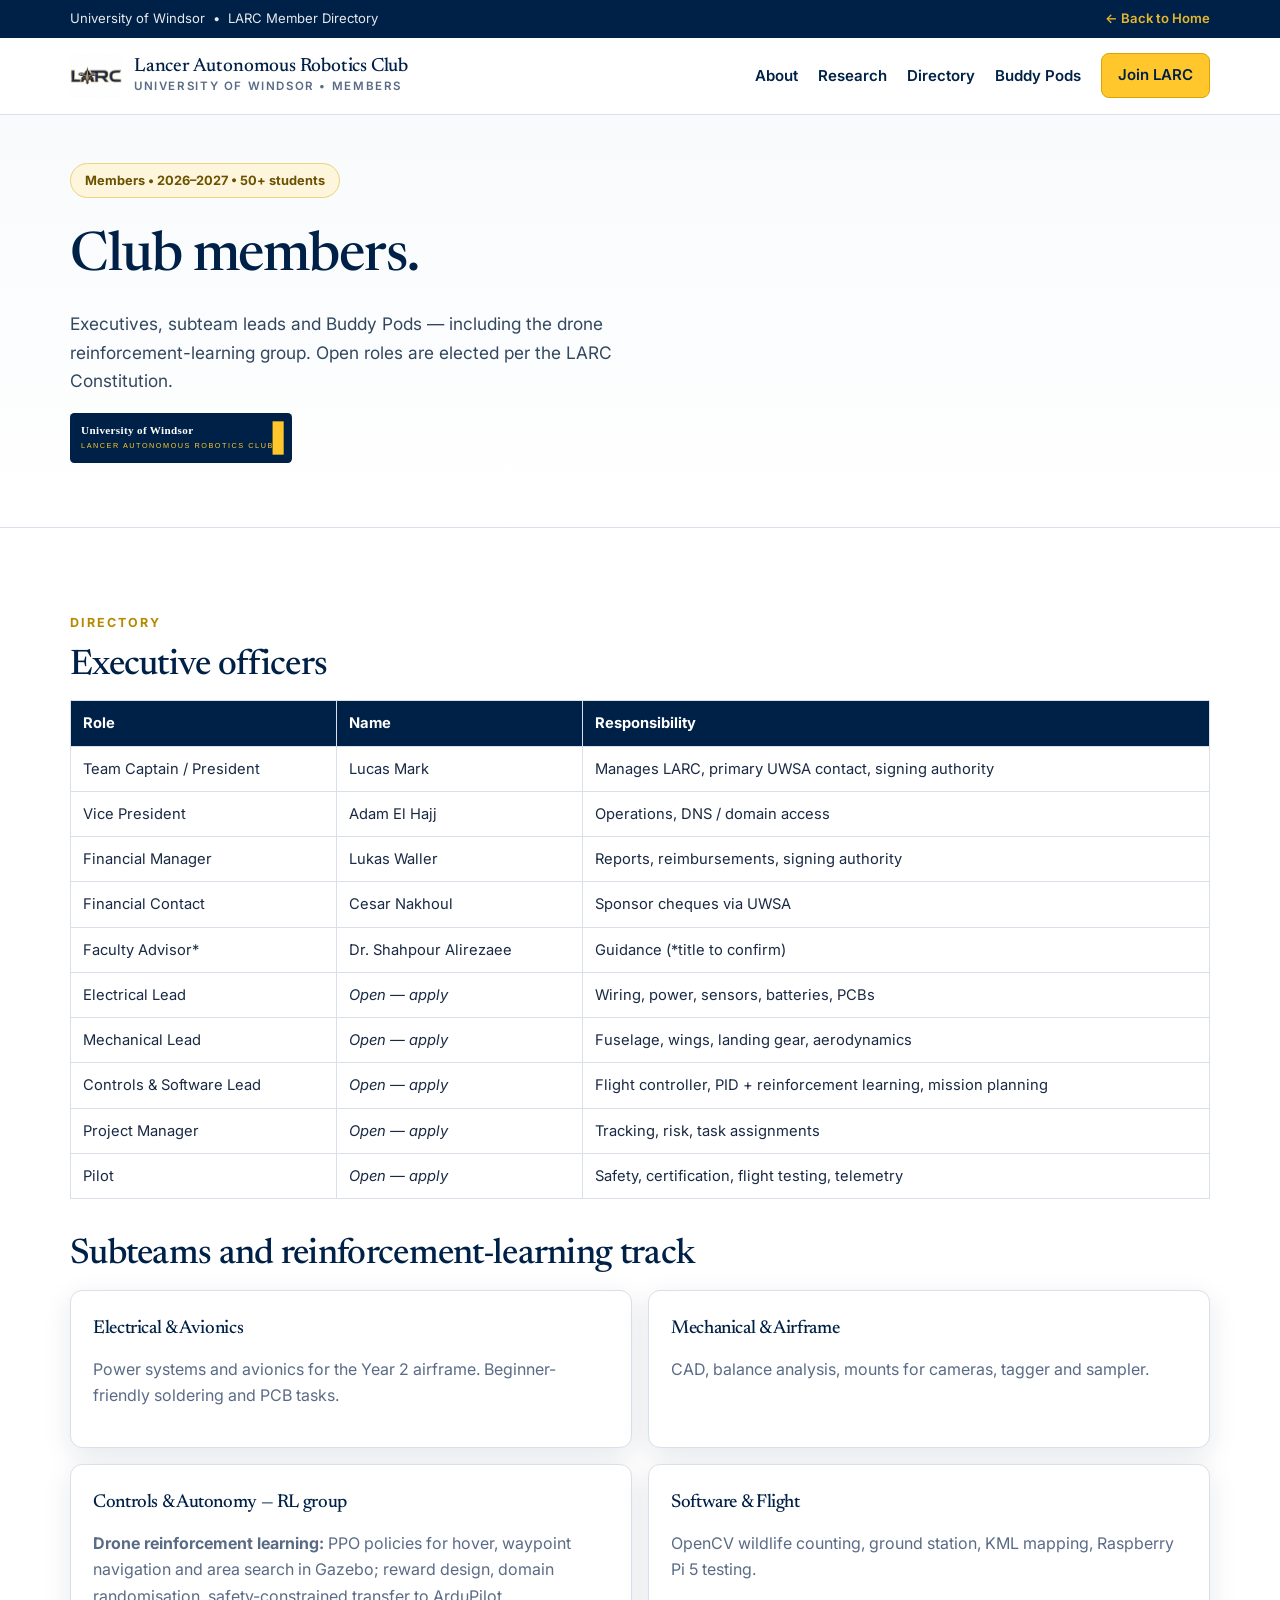
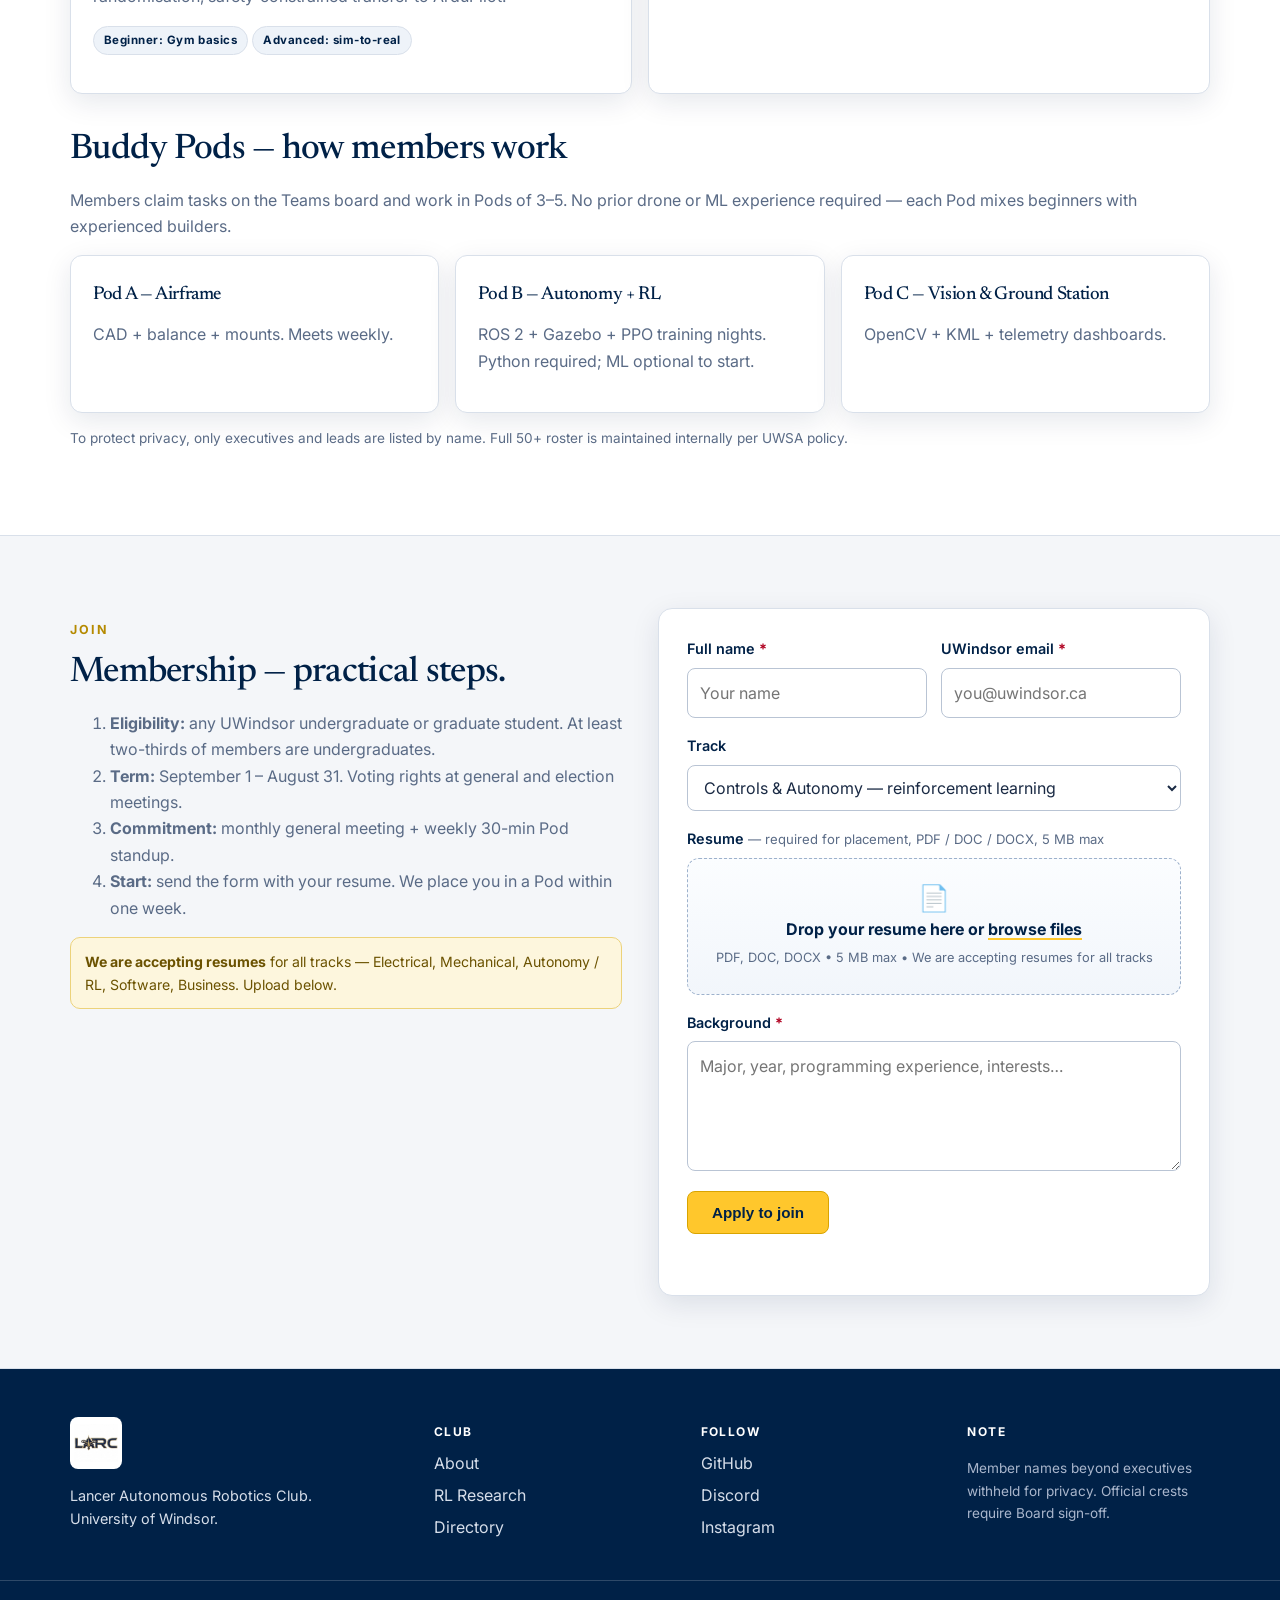
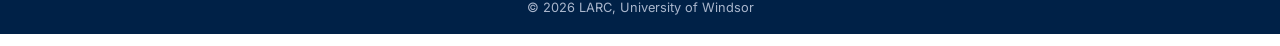
==== members.html @ fda13f31 "Initial LARC website" ====
<!DOCTYPE html>
<html lang="en">
<head>
  <meta charset="UTF-8" />
  <meta name="viewport" content="width=device-width, initial-scale=1.0" />
  <title>Members | LARC — University of Windsor</title>
  <meta name="description" content="LARC member directory: executives, subteam leads, Buddy Pods, reinforcement-learning track, and how to join." />
  <link rel="icon" type="image/png" href="assets/larc-logo.png" />
  <link rel="preconnect" href="https://fonts.googleapis.com" />
  <link rel="preconnect" href="https://fonts.gstatic.com" crossorigin />
  <link href="https://fonts.googleapis.com/css2?family=Inter:wght@400;500;600;700&family=Newsreader:ital,opsz,wght@0,6..72,400;0,6..72,500;0,6..72,600;1,6..72,400&display=swap" rel="stylesheet" />
  <link rel="stylesheet" href="css/style.css?v=3" />
</head>
<body>
  <div class="util-bar">
    <div class="container">
      <span>University of Windsor &nbsp;•&nbsp; LARC Member Directory</span>
      <span><a href="index.html">← Back to Home</a></span>
    </div>
  </div>

  <header id="site-header">
    <nav class="nav container" aria-label="Primary">
      <a class="brand" href="index.html">
        <img src="assets/larc-logo.png" alt="LARC logo" />
        <span class="brand-text"><strong>Lancer Autonomous Robotics Club</strong><small>UNIVERSITY OF WINDSOR • MEMBERS</small></span>
      </a>
      <ul class="nav-links" id="nav-links">
        <li><a href="index.html#about">About</a></li>
        <li><a href="index.html#research">Research</a></li>
        <li><a href="#directory">Directory</a></li>
        <li><a href="#pods">Buddy Pods</a></li>
        <li><a href="#join" class="btn btn-gold btn-sm">Join LARC</a></li>
      </ul>
      <button id="menu-btn" aria-label="Menu" aria-expanded="false">Menu</button>
    </nav>
  </header>

  <main>
    <section class="hero">
      <div class="container" style="padding:48px 0">
        <span class="hero-badge">Members • 2026–2027 • 50+ students</span>
        <h1>Club members.</h1>
        <p class="lede">Executives, subteam leads and Buddy Pods — including the drone reinforcement-learning group. Open roles are elected per the LARC Constitution.</p>
        <p><img src="assets/uwindsor.svg" alt="University of Windsor" style="height:50px;width:auto" /></p>
      </div>
    </section>

    <section id="directory" class="section container">
      <p class="kicker">Directory</p>
      <h2>Executive officers</h2>
      <table class="data">
        <thead><tr><th>Role</th><th>Name</th><th>Responsibility</th></tr></thead>
        <tbody>
          <tr><td>Team Captain / President</td><td>Lucas Mark</td><td>Manages LARC, primary UWSA contact, signing authority</td></tr>
          <tr><td>Vice President</td><td>Adam El Hajj</td><td>Operations, DNS / domain access</td></tr>
          <tr><td>Financial Manager</td><td>Lukas Waller</td><td>Reports, reimbursements, signing authority</td></tr>
          <tr><td>Financial Contact</td><td>Cesar Nakhoul</td><td>Sponsor cheques via UWSA</td></tr>
          <tr><td>Faculty Advisor*</td><td>Dr. Shahpour Alirezaee</td><td>Guidance (*title to confirm)</td></tr>
          <tr><td>Electrical Lead</td><td><em>Open — apply</em></td><td>Wiring, power, sensors, batteries, PCBs</td></tr>
          <tr><td>Mechanical Lead</td><td><em>Open — apply</em></td><td>Fuselage, wings, landing gear, aerodynamics</td></tr>
          <tr><td>Controls &amp; Software Lead</td><td><em>Open — apply</em></td><td>Flight controller, PID + reinforcement learning, mission planning</td></tr>
          <tr><td>Project Manager</td><td><em>Open — apply</em></td><td>Tracking, risk, task assignments</td></tr>
          <tr><td>Pilot</td><td><em>Open — apply</em></td><td>Safety, certification, flight testing, telemetry</td></tr>
        </tbody>
      </table>

      <h2 style="margin-top:36px">Subteams and reinforcement-learning track</h2>
      <div class="grid-2">
        <div class="card"><h3>Electrical &amp; Avionics</h3><p class="muted">Power systems and avionics for the Year 2 airframe. Beginner-friendly soldering and PCB tasks.</p></div>
        <div class="card"><h3>Mechanical &amp; Airframe</h3><p class="muted">CAD, balance analysis, mounts for cameras, tagger and sampler.</p></div>
        <div class="card"><h3>Controls &amp; Autonomy — RL group</h3><p class="muted"><strong>Drone reinforcement learning:</strong> PPO policies for hover, waypoint navigation and area search in Gazebo; reward design, domain randomisation, safety-constrained transfer to ArduPilot.</p><p><span class="tag">Beginner: Gym basics</span> <span class="tag">Advanced: sim-to-real</span></p></div>
        <div class="card"><h3>Software &amp; Flight</h3><p class="muted">OpenCV wildlife counting, ground station, KML mapping, Raspberry Pi 5 testing.</p></div>
      </div>

      <h2 id="pods" style="margin-top:36px">Buddy Pods — how members work</h2>
      <p class="muted">Members claim tasks on the Teams board and work in Pods of 3–5. No prior drone or ML experience required — each Pod mixes beginners with experienced builders.</p>
      <div class="grid-3">
        <div class="card"><h3>Pod A — Airframe</h3><p class="muted">CAD + balance + mounts. Meets weekly.</p></div>
        <div class="card"><h3>Pod B — Autonomy + RL</h3><p class="muted">ROS 2 + Gazebo + PPO training nights. Python required; ML optional to start.</p></div>
        <div class="card"><h3>Pod C — Vision &amp; Ground Station</h3><p class="muted">OpenCV + KML + telemetry dashboards.</p></div>
      </div>
      <p class="fine">To protect privacy, only executives and leads are listed by name. Full 50+ roster is maintained internally per UWSA policy.</p>
    </section>

    <section id="join" class="section section-alt">
      <div class="container split">
        <div>
          <p class="kicker">Join</p>
          <h2>Membership — practical steps.</h2>
          <ol class="muted">
            <li><strong>Eligibility:</strong> any UWindsor undergraduate or graduate student. At least two-thirds of members are undergraduates.</li>
            <li><strong>Term:</strong> September 1 – August 31. Voting rights at general and election meetings.</li>
            <li><strong>Commitment:</strong> monthly general meeting + weekly 30-min Pod standup.</li>
            <li><strong>Start:</strong> send the form with your resume. We place you in a Pod within one week.</li>
          </ol>
          <p class="resume-note"><strong>We are accepting resumes</strong> for all tracks — Electrical, Mechanical, Autonomy / RL, Software, Business. Upload below.</p>
        </div>
        <form id="contact-form" class="form" novalidate enctype="multipart/form-data">
          <div class="form-row">
            <div class="field"><label for="f-name">Full name <span class="req" aria-hidden="true">*</span></label><input id="f-name" name="name" type="text" required placeholder="Your name" autocomplete="name" /></div>
            <div class="field"><label for="f-email">UWindsor email <span class="req" aria-hidden="true">*</span></label><input id="f-email" name="email" type="email" required placeholder="you@uwindsor.ca" autocomplete="email" /></div>
          </div>
          <div class="field"><label for="f-topic">Track</label>
            <select id="f-topic" name="interest">
              <option>Controls &amp; Autonomy — reinforcement learning</option>
              <option>Electrical &amp; Avionics</option>
              <option>Mechanical &amp; Airframe</option>
              <option>Software &amp; Flight</option>
              <option>Business &amp; Admin</option>
            </select>
          </div>
          <div class="field"><label id="resume-label" for="resume">Resume <span class="file-hint">— required for placement, PDF / DOC / DOCX, 5 MB max</span></label>
            <div class="dropzone" id="dz" role="button" tabindex="0" aria-labelledby="resume-label">
              <input type="file" id="resume" name="resume" accept=".pdf,.doc,.docx,application/pdf,application/msword,application/vnd.openxmlformats-officedocument.wordprocessingml.document" aria-label="Upload resume" />
              <div class="dz-icon" aria-hidden="true">📄</div>
              <div class="dz-title">Drop your resume here or <u>browse files</u></div>
              <div class="dz-sub">PDF, DOC, DOCX • 5 MB max • We are accepting resumes for all tracks</div>
            </div>
            <div class="file-chip" id="chip"><span class="dot" aria-hidden="true"></span><span id="chip-name"></span><button type="button" id="chip-remove">Remove</button></div>
          </div>
          <div class="field"><label for="f-msg">Background <span class="req" aria-hidden="true">*</span></label><textarea id="f-msg" name="message" rows="4" required placeholder="Major, year, programming experience, interests…"></textarea></div>
          <button class="btn btn-gold" type="submit">Apply to join</button>
          <p id="form-note" role="status"></p>
        </form>
      </div>
    </section>
  </main>

  <footer>
    <div class="container foot-grid">
      <div>
        <img src="assets/larc-logo.png" alt="LARC" class="foot-logo" />
        <p style="font-size:.9rem">Lancer Autonomous Robotics Club.<br />University of Windsor.</p>
      </div>
      <nav><b>Club</b><a href="index.html#about">About</a><a href="index.html#research">RL Research</a><a href="#directory">Directory</a></nav>
      <nav><b>Follow</b><a href="https://github.com/Lancer-Autonomous-Robotics-Club" target="_blank" rel="noopener">GitHub</a><a href="#join">Discord</a><a href="#join">Instagram</a></nav>
      <div><b>Note</b><p class="fine" style="color:#a9b6cc">Member names beyond executives withheld for privacy. Official crests require Board sign-off.</p></div>
    </div>
    <p class="legal">© <span id="year"></span> LARC, University of Windsor</p>
  </footer>

  <script src="js/main.js"></script>
</body>
</html>
---- css/style.css ----
/* LARC — University of Windsor | Professional university theme v2
   Light, practical, accessible. Navy #002147, Gold #FFC72C.
   Fonts: Newsreader (Anthropic-style serif headings) + Inter (body).
*/
:root{
  --navy:#002147; --navy-2:#003057; --navy-3:#0a3a6b;
  --gold:#b58a00; --gold-2:#ffc72c; --gold-bg:#fdf6dd;
  --bg:#ffffff; --bg-2:#f4f6f9; --card:#ffffff;
  --line:#d9e0ea; --text:#1a2a44; --muted:#5a6b86;
  --serif:"Newsreader",Georgia,"Times New Roman",serif;
  --sans:Inter,system-ui,-apple-system,"Segoe UI",Roboto,sans-serif;
  --radius:12px; --max:1140px;
  --shadow:0 8px 28px rgba(0,33,71,.10);
}
*{box-sizing:border-box}
html{scroll-behavior:smooth}
body{margin:0;background:var(--bg);color:var(--text);font-family:var(--sans);line-height:1.65;font-size:16px}
h1,h2,h3{font-family:var(--serif);line-height:1.15;color:var(--navy);margin:.3em 0 .4em;font-weight:500;letter-spacing:-.02em;text-wrap:balance}
h1{font-size:clamp(2.2rem,4.5vw,3.4rem)}
h2{font-size:clamp(1.6rem,3vw,2.2rem)}
img{max-width:100%;display:block}
.container{width:min(var(--max),92vw);margin:0 auto}
.section{padding:72px 0}
.section-alt{background:var(--bg-2);border-block:1px solid var(--line)}
.kicker{font-size:.78rem;font-weight:700;letter-spacing:.16em;text-transform:uppercase;color:var(--gold)}
.muted{color:var(--muted)}
.fine{font-size:.85rem;color:var(--muted)}
.gold{color:var(--gold)}

/* utility bar */
.util-bar{background:var(--navy);color:#fff;font-size:.82rem}
.util-bar .container{display:flex;justify-content:space-between;align-items:center;padding:8px 0;gap:12px}
.util-bar a{color:var(--gold-2);text-decoration:none;font-weight:600}
.util-bar span{opacity:.9}

/* header */
#site-header{position:sticky;top:0;z-index:50;background:#fff;border-bottom:1px solid var(--line)}
.nav{display:flex;align-items:center;justify-content:space-between;padding:12px 0;gap:16px}
.brand{display:flex;gap:12px;align-items:center;text-decoration:none;color:var(--navy)}
.brand img{height:52px;width:auto}
.brand-text strong{display:block;font-family:var(--serif);font-weight:500;letter-spacing:-.01em;font-size:1.2rem;line-height:1.1}
.brand-text small{display:block;font-size:.72rem;letter-spacing:.14em;color:var(--muted);font-weight:600}
.nav-links{display:flex;gap:20px;list-style:none;margin:0;padding:0;align-items:center}
.nav-links a{color:var(--navy);text-decoration:none;font-weight:600;font-size:.94rem}
.nav-links a:hover,.nav-links a.active{color:var(--gold);text-decoration:underline;text-underline-offset:4px}
#menu-btn{display:none;background:var(--navy);color:#fff;border:0;border-radius:8px;padding:10px 14px;font-weight:700}

/* buttons */
.btn{display:inline-block;padding:12px 24px;border-radius:8px;font-weight:700;text-decoration:none;border:1px solid transparent;cursor:pointer;font-size:.95rem}
.btn-gold{background:var(--gold-2);color:var(--navy);border-color:#d9a400}
.btn-gold:hover{background:#e6b400}
.btn-navy{background:var(--navy);color:#fff}
.btn-navy:hover{background:var(--navy-2)}
.btn-outline{border-color:var(--navy);color:var(--navy);background:#fff}
.btn-outline:hover{background:var(--navy);color:#fff}
.btn-sm{padding:9px 16px;font-size:.86rem}

/* hero */
.hero{background:linear-gradient(180deg,#f8fafc,#fff);border-bottom:1px solid var(--line)}
.hero-grid{display:grid;grid-template-columns:1.05fr .95fr;gap:40px;align-items:center;padding:56px 0}
.hero-badge{display:inline-block;background:var(--gold-bg);border:1px solid #ecd27a;color:#6b5200;font-weight:700;font-size:.8rem;border-radius:999px;padding:6px 14px;margin-bottom:12px}
.lede{font-size:1.08rem;color:#33475f;max-width:600px}
.hero-cta{display:flex;gap:12px;flex-wrap:wrap;margin:22px 0}
.hero-facts{display:grid;grid-template-columns:repeat(4,1fr);gap:0;margin-top:20px;border:1px solid var(--line);border-radius:12px;overflow:hidden;background:#fff}
.hero-facts div{padding:14px;text-align:center;border-left:1px solid var(--line)}
.hero-facts div:first-child{border:0}
.hero-facts b{display:block;font-size:1.4rem;color:var(--navy)}
.hero-facts span{font-size:.75rem;color:var(--muted);font-weight:600;letter-spacing:.04em}
.hero-media{margin:0;border-radius:14px;overflow:hidden;box-shadow:var(--shadow);border:1px solid var(--line);background:#fff}
.hero-media img{width:100%;height:340px;object-fit:cover}
.hero-media figcaption{padding:12px 16px;font-size:.86rem;color:var(--muted);border-top:1px solid var(--line)}

/* cards / grids */
.split{display:grid;grid-template-columns:1fr 1fr;gap:36px;align-items:start}
.card{background:var(--card);border:1px solid var(--line);border-radius:var(--radius);padding:22px;box-shadow:var(--shadow)}
.check-list{list-style:none;padding:0;margin:16px 0;display:grid;gap:10px}
.check-list li{padding-left:28px;position:relative}
.check-list li::before{content:"✓";position:absolute;left:0;top:0;color:#fff;background:var(--navy);width:20px;height:20px;border-radius:50%;display:grid;place-items:center;font-size:.75rem;font-weight:800}
.grid-3{display:grid;grid-template-columns:repeat(3,1fr);gap:16px}
.grid-4{display:grid;grid-template-columns:repeat(4,1fr);gap:16px}
.grid-2{display:grid;grid-template-columns:1fr 1fr;gap:16px}
.tag{display:inline-block;background:#eef3f9;border:1px solid var(--line);color:var(--navy);border-radius:999px;padding:4px 10px;font-size:.72rem;font-weight:700;letter-spacing:.04em}

/* timeline */
.timeline{list-style:none;margin:20px 0 0;padding:0;display:grid;grid-template-columns:repeat(4,1fr);gap:12px}
.timeline li{background:#fff;border:1px solid var(--line);border-left:4px solid var(--navy);border-radius:10px;padding:16px}
.timeline li:last-child{border-left-color:var(--gold-2);background:var(--gold-bg)}
.timeline b{color:var(--navy);}

/* team / members */
.member-grid{display:grid;grid-template-columns:repeat(3,1fr);gap:14px;margin-top:18px}
.member{background:#fff;border:1px solid var(--line);border-radius:12px;padding:18px;display:flex;gap:14px;align-items:flex-start}
.avatar{width:48px;height:48px;border-radius:50%;background:var(--navy);color:#fff;display:grid;place-items:center;font-weight:800;flex:none}
.member h3{margin:0;font-family:var(--sans);font-size:1rem}
.member p{margin:4px 0 0;font-size:.88rem;color:var(--muted)}
table.data{width:100%;border-collapse:collapse;margin-top:14px;background:#fff;font-size:.92rem}
table.data th,table.data td{border:1px solid var(--line);padding:10px 12px;text-align:left}
table.data th{background:var(--navy);color:#fff}

/* tabs */
.tabs{display:flex;gap:8px;margin:16px 0;flex-wrap:wrap}
.tab{border:1px solid var(--line);background:#fff;border-radius:999px;padding:8px 16px;font-weight:700;cursor:pointer;color:var(--navy)}
.tab.active{background:var(--navy);color:#fff;border-color:var(--navy)}
.tab-p{display:none}
.tab-p.active{display:block}

/* sponsors */
.tier{background:#fff;border:1px solid var(--line);border-radius:12px;padding:20px}
.tier.featured{border:2px solid var(--gold-2);box-shadow:var(--shadow)}
.price{font-family:var(--serif);font-weight:500;font-size:1.8rem;color:var(--navy);margin:.2em 0}
.tier ul{margin:0;padding-left:18px;color:var(--muted)}

/* form — vertical rhythm, label-above-input */
.form{background:#fff;border:1px solid var(--line);border-radius:14px;padding:28px;display:flex;flex-direction:column;gap:16px;box-shadow:var(--shadow)}
.form-row{display:grid;grid-template-columns:1fr 1fr;gap:14px}
.field{display:flex;flex-direction:column;gap:7px;min-width:0}
.field > label{font-weight:600;font-size:.9rem;color:var(--navy)}
.req{color:#b00020;font-weight:700}
.form input[type="text"],.form input[type="email"],.form select,.form textarea{width:100%;max-width:100%;border:1px solid #b9c4d4;border-radius:8px;padding:11px 12px;font:inherit;color:var(--text);background:#fff;transition:border-color .15s,box-shadow .15s}
.form textarea{resize:vertical;min-height:110px}
.form .btn{align-self:flex-start;margin-top:4px}
.form input:focus,.form select:focus,.form textarea:focus{outline:none;border-color:var(--navy);box-shadow:0 0 0 3px rgba(255,199,44,.45)}
.form :focus-visible{outline:none}
.file-hint{font-weight:400;font-size:.82rem;color:var(--muted)}
.resume-note{background:var(--gold-bg);border:1px solid #ecd27a;border-radius:10px;padding:12px 14px;font-size:.88rem;color:#6b5200;margin:0}

/* premium resume dropzone */
.dropzone{position:relative;border:1.5px dashed #9db1cc;border-radius:12px;background:linear-gradient(180deg,#fbfdff,#f2f6fb);padding:26px 18px;text-align:center;cursor:pointer;transition:border-color .18s,background .18s,box-shadow .18s}
.dropzone:hover{border-color:var(--navy);background:#fff}
.dropzone.dragover{border-color:#d9a400;background:var(--gold-bg);box-shadow:0 0 0 4px rgba(255,199,44,.4)}
.dropzone input[type="file"]{position:absolute;inset:0;width:100%;height:100%;opacity:0;cursor:pointer}
.dz-icon{font-size:1.6rem;line-height:1}
.dz-title{font-weight:700;color:var(--navy);margin-top:6px}
.dz-title u{text-decoration-color:var(--gold-2);text-decoration-thickness:2px;text-underline-offset:3px}
.dz-sub{font-weight:400;font-size:.8rem;color:var(--muted);margin-top:4px}
.file-chip{display:none;align-items:center;gap:10px;background:#eaf6ec;border:1px solid #b7dfbe;border-radius:10px;padding:10px 12px;font-size:.88rem;color:#14532d;font-weight:600}
.file-chip.show{display:flex}
.file-chip .dot{width:9px;height:9px;border-radius:50%;background:#16a34a;flex:none}
.file-chip button{margin-left:auto;background:none;border:0;color:#a40000;font-weight:700;font-size:.82rem;cursor:pointer;padding:4px 6px;border-radius:6px}
.file-chip button:hover{background:rgba(164,0,0,.08)}
#form-note{min-height:1.2em;font-size:.9rem;color:#0a6b2a;margin:0}

/* footer */
footer{background:var(--navy);color:#d6deea;margin-top:0}
.foot-grid{display:grid;grid-template-columns:1.4fr 1fr 1fr 1fr;gap:24px;padding:48px 0 20px}
.foot-grid a{color:#d6deea;text-decoration:none;display:block;margin:6px 0}
.foot-grid a:hover{color:var(--gold-2)}
.foot-grid b{color:#fff;letter-spacing:.12em;font-size:.75rem;text-transform:uppercase}
.foot-logo{background:#fff;border-radius:8px;padding:4px;height:52px;width:auto;margin-bottom:10px}
.legal{border-top:1px solid rgba(255,255,255,.18);padding:16px 0;text-align:center;font-size:.8rem;color:#a9b6cc}

/* reveal subtle */
.reveal{opacity:0;transform:translateY(12px);transition:opacity .5s,transform .5s}
.reveal.in{opacity:1;transform:none}

@media(max-width:1000px){
  .hero-grid,.split,.grid-3,.grid-4,.member-grid{grid-template-columns:1fr 1fr}
  .foot-grid{grid-template-columns:1fr 1fr}
  .timeline{grid-template-columns:1fr 1fr}
}
@media(max-width:640px){
  .nav-links{display:none;position:absolute;top:76px;right:4vw;left:4vw;background:#fff;border:1px solid var(--line);border-radius:12px;padding:16px;flex-direction:column;box-shadow:var(--shadow)}
  .nav-links.open{display:flex}
  #menu-btn{display:block}
  .hero-grid,.split,.grid-3,.grid-4,.grid-2,.member-grid,.timeline,.form-row{grid-template-columns:1fr}
  .hero-facts{grid-template-columns:1fr 1fr}
  .hero-facts div:nth-child(3){border-left:0}
  .section{padding:48px 0}
  .util-bar span:last-child{display:none}
}
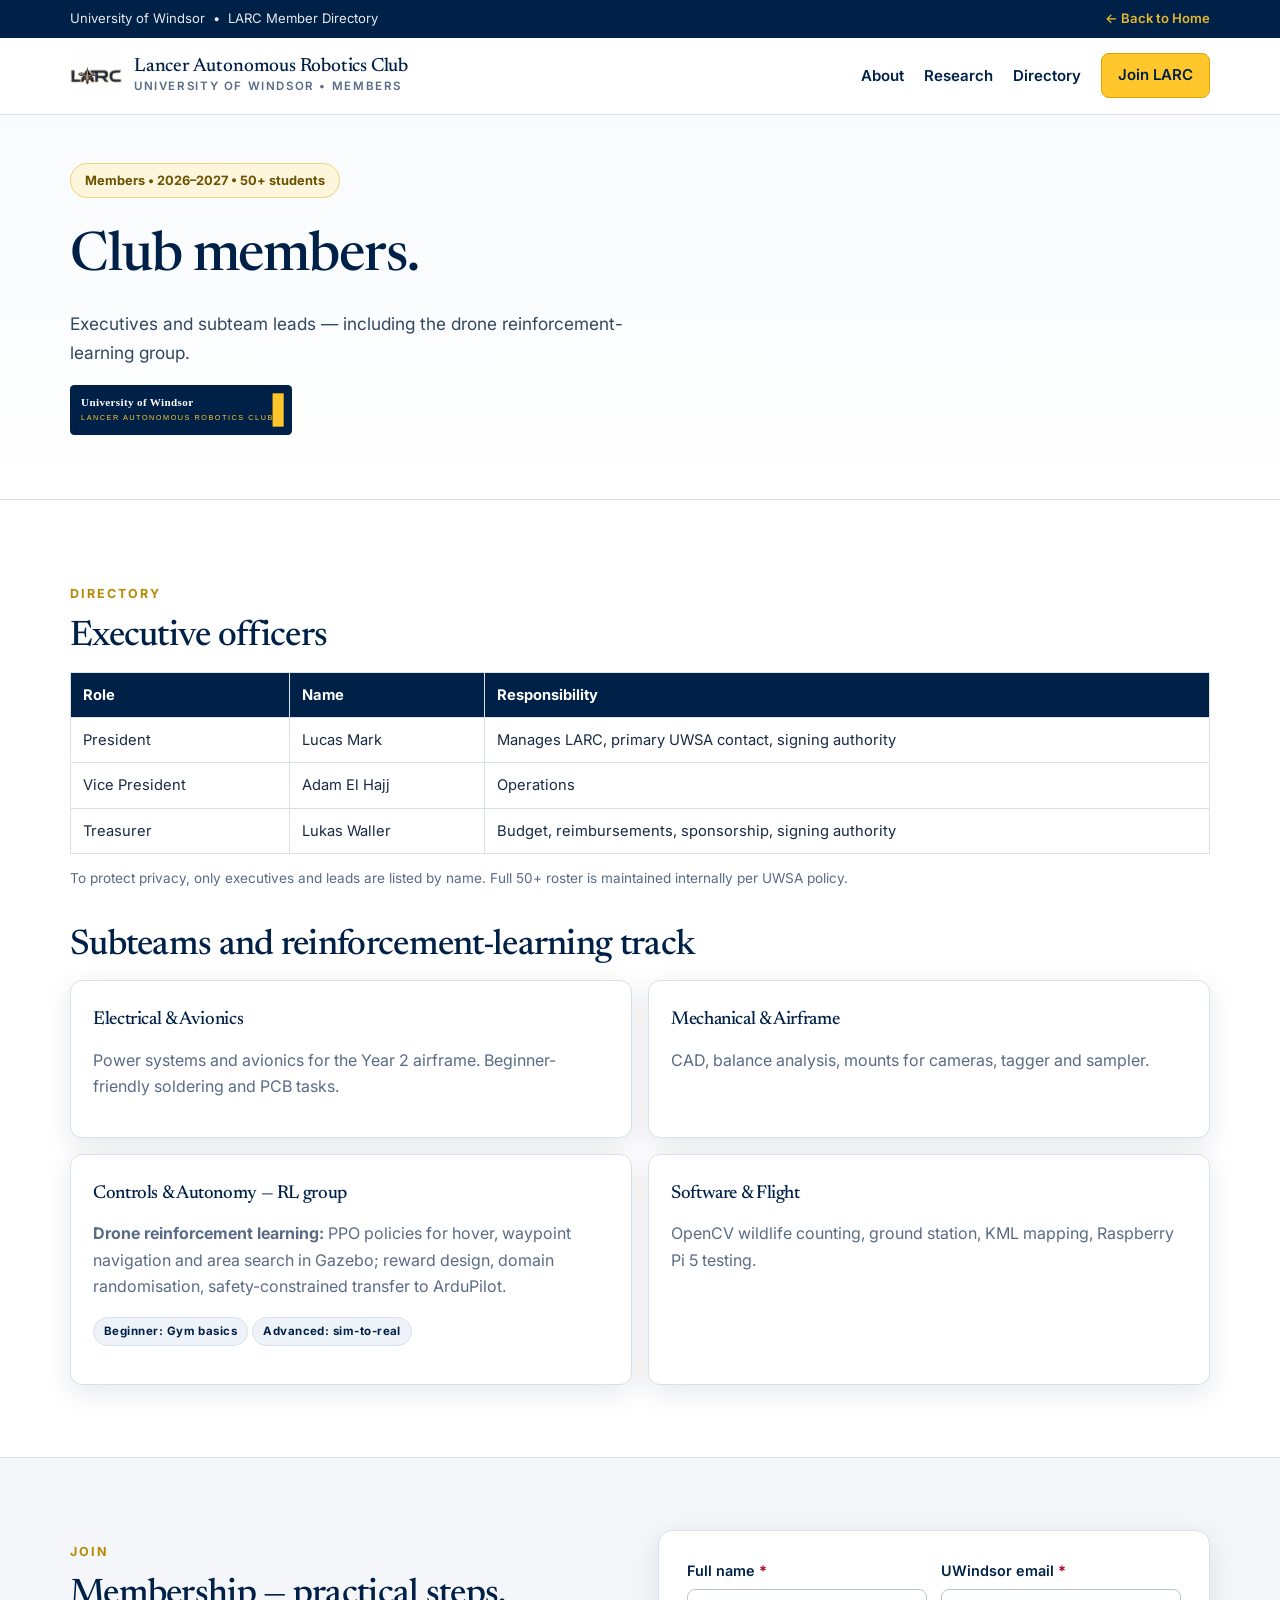
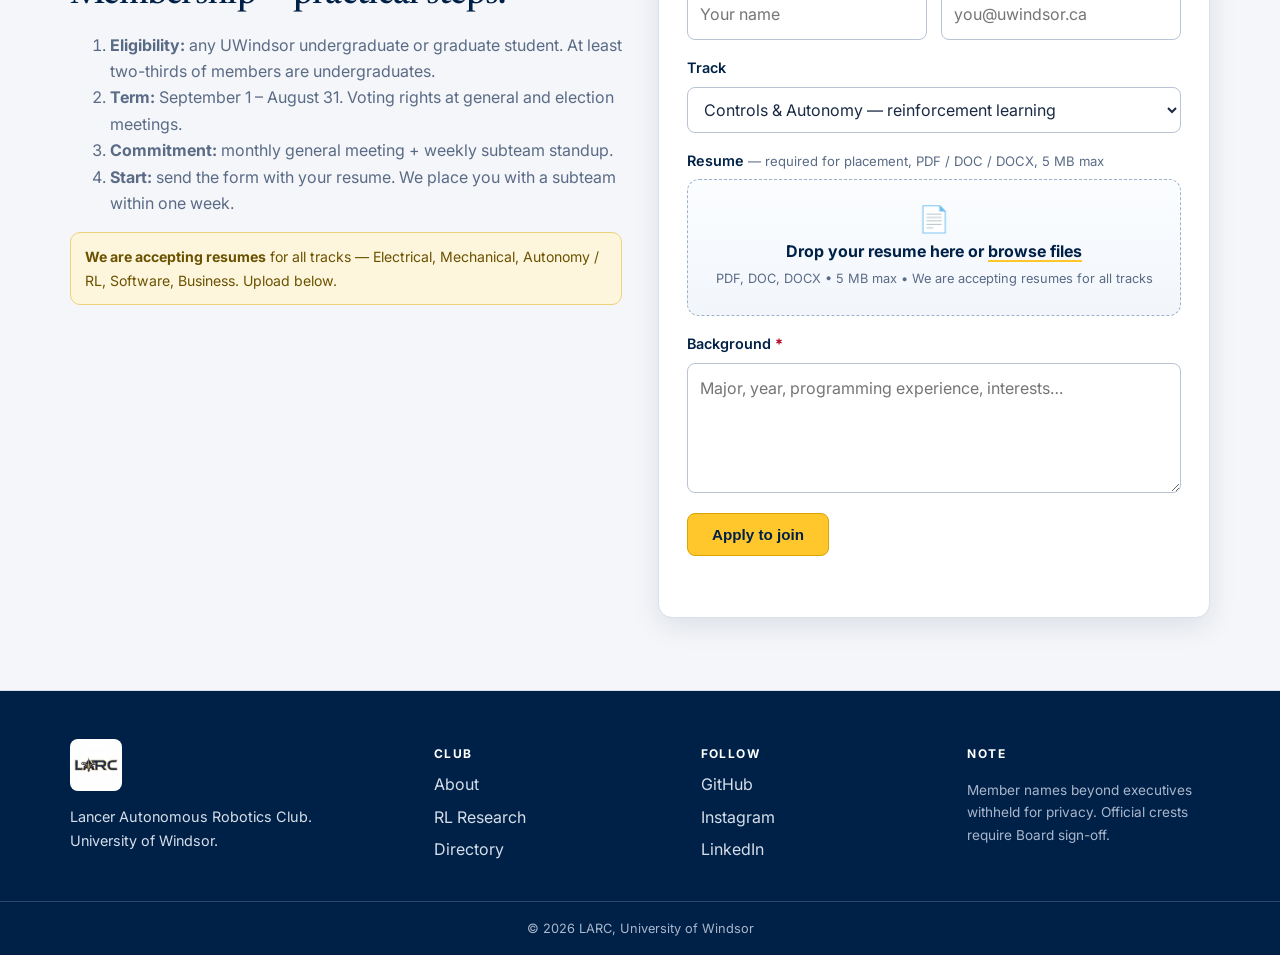
==== commit 34920634: "Professional cleanup: directory, buddy pods, footers (members) Removed references to Buddy Pods from" ====
--- a/members.html
+++ b/members.html
@@ -4,7 +4,7 @@
   <meta charset="UTF-8" />
   <meta name="viewport" content="width=device-width, initial-scale=1.0" />
   <title>Members | LARC — University of Windsor</title>
-  <meta name="description" content="LARC member directory: executives, subteam leads, Buddy Pods, reinforcement-learning track, and how to join." />
+  <meta name="description" content="LARC member directory: executives, subteam leads, reinforcement-learning track, and how to join." />
   <link rel="icon" type="image/png" href="assets/larc-logo.png" />
   <link rel="preconnect" href="https://fonts.googleapis.com" />
   <link rel="preconnect" href="https://fonts.gstatic.com" crossorigin />
@@ -29,7 +29,6 @@
         <li><a href="index.html#about">About</a></li>
         <li><a href="index.html#research">Research</a></li>
         <li><a href="#directory">Directory</a></li>
-        <li><a href="#pods">Buddy Pods</a></li>
         <li><a href="#join" class="btn btn-gold btn-sm">Join LARC</a></li>
       </ul>
       <button id="menu-btn" aria-label="Menu" aria-expanded="false">Menu</button>
@@ -41,7 +40,7 @@
       <div class="container" style="padding:48px 0">
         <span class="hero-badge">Members • 2026–2027 • 50+ students</span>
         <h1>Club members.</h1>
-        <p class="lede">Executives, subteam leads and Buddy Pods — including the drone reinforcement-learning group. Open roles are elected per the LARC Constitution.</p>
+        <p class="lede">Executives and subteam leads — including the drone reinforcement-learning group.</p>
         <p><img src="assets/uwindsor.svg" alt="University of Windsor" style="height:50px;width:auto" /></p>
       </div>
     </section>
@@ -52,18 +51,12 @@
       <table class="data">
         <thead><tr><th>Role</th><th>Name</th><th>Responsibility</th></tr></thead>
         <tbody>
-          <tr><td>Team Captain / President</td><td>Lucas Mark</td><td>Manages LARC, primary UWSA contact, signing authority</td></tr>
-          <tr><td>Vice President</td><td>Adam El Hajj</td><td>Operations, DNS / domain access</td></tr>
-          <tr><td>Financial Manager</td><td>Lukas Waller</td><td>Reports, reimbursements, signing authority</td></tr>
-          <tr><td>Financial Contact</td><td>Cesar Nakhoul</td><td>Sponsor cheques via UWSA</td></tr>
-          <tr><td>Faculty Advisor*</td><td>Dr. Shahpour Alirezaee</td><td>Guidance (*title to confirm)</td></tr>
-          <tr><td>Electrical Lead</td><td><em>Open — apply</em></td><td>Wiring, power, sensors, batteries, PCBs</td></tr>
-          <tr><td>Mechanical Lead</td><td><em>Open — apply</em></td><td>Fuselage, wings, landing gear, aerodynamics</td></tr>
-          <tr><td>Controls &amp; Software Lead</td><td><em>Open — apply</em></td><td>Flight controller, PID + reinforcement learning, mission planning</td></tr>
-          <tr><td>Project Manager</td><td><em>Open — apply</em></td><td>Tracking, risk, task assignments</td></tr>
-          <tr><td>Pilot</td><td><em>Open — apply</em></td><td>Safety, certification, flight testing, telemetry</td></tr>
+          <tr><td>President</td><td>Lucas Mark</td><td>Manages LARC, primary UWSA contact, signing authority</td></tr>
+          <tr><td>Vice President</td><td>Adam El Hajj</td><td>Operations</td></tr>
+          <tr><td>Treasurer</td><td>Lukas Waller</td><td>Budget, reimbursements, sponsorship, signing authority</td></tr>
         </tbody>
       </table>
+      <p class="fine">To protect privacy, only executives and leads are listed by name. Full 50+ roster is maintained internally per UWSA policy.</p>
 
       <h2 style="margin-top:36px">Subteams and reinforcement-learning track</h2>
       <div class="grid-2">
@@ -72,15 +65,6 @@
         <div class="card"><h3>Controls &amp; Autonomy — RL group</h3><p class="muted"><strong>Drone reinforcement learning:</strong> PPO policies for hover, waypoint navigation and area search in Gazebo; reward design, domain randomisation, safety-constrained transfer to ArduPilot.</p><p><span class="tag">Beginner: Gym basics</span> <span class="tag">Advanced: sim-to-real</span></p></div>
         <div class="card"><h3>Software &amp; Flight</h3><p class="muted">OpenCV wildlife counting, ground station, KML mapping, Raspberry Pi 5 testing.</p></div>
       </div>
-
-      <h2 id="pods" style="margin-top:36px">Buddy Pods — how members work</h2>
-      <p class="muted">Members claim tasks on the Teams board and work in Pods of 3–5. No prior drone or ML experience required — each Pod mixes beginners with experienced builders.</p>
-      <div class="grid-3">
-        <div class="card"><h3>Pod A — Airframe</h3><p class="muted">CAD + balance + mounts. Meets weekly.</p></div>
-        <div class="card"><h3>Pod B — Autonomy + RL</h3><p class="muted">ROS 2 + Gazebo + PPO training nights. Python required; ML optional to start.</p></div>
-        <div class="card"><h3>Pod C — Vision &amp; Ground Station</h3><p class="muted">OpenCV + KML + telemetry dashboards.</p></div>
-      </div>
-      <p class="fine">To protect privacy, only executives and leads are listed by name. Full 50+ roster is maintained internally per UWSA policy.</p>
     </section>
 
     <section id="join" class="section section-alt">
@@ -91,8 +75,8 @@
           <ol class="muted">
             <li><strong>Eligibility:</strong> any UWindsor undergraduate or graduate student. At least two-thirds of members are undergraduates.</li>
             <li><strong>Term:</strong> September 1 – August 31. Voting rights at general and election meetings.</li>
-            <li><strong>Commitment:</strong> monthly general meeting + weekly 30-min Pod standup.</li>
-            <li><strong>Start:</strong> send the form with your resume. We place you in a Pod within one week.</li>
+            <li><strong>Commitment:</strong> monthly general meeting + weekly subteam standup.</li>
+            <li><strong>Start:</strong> send the form with your resume. We place you with a subteam within one week.</li>
           </ol>
           <p class="resume-note"><strong>We are accepting resumes</strong> for all tracks — Electrical, Mechanical, Autonomy / RL, Software, Business. Upload below.</p>
         </div>
@@ -134,7 +118,7 @@
         <p style="font-size:.9rem">Lancer Autonomous Robotics Club.<br />University of Windsor.</p>
       </div>
       <nav><b>Club</b><a href="index.html#about">About</a><a href="index.html#research">RL Research</a><a href="#directory">Directory</a></nav>
-      <nav><b>Follow</b><a href="https://github.com/Lancer-Autonomous-Robotics-Club" target="_blank" rel="noopener">GitHub</a><a href="#join">Discord</a><a href="#join">Instagram</a></nav>
+      <nav><b>Follow</b><a href="https://github.com/Lancer-Autonomous-Robotics-Club" target="_blank" rel="noopener">GitHub</a><a href="https://www.instagram.com/larc.uwin" target="_blank" rel="noopener">Instagram</a><a href="https://www.linkedin.com/company/lancer-autonomous-robotics-club" target="_blank" rel="noopener">LinkedIn</a></nav>
       <div><b>Note</b><p class="fine" style="color:#a9b6cc">Member names beyond executives withheld for privacy. Official crests require Board sign-off.</p></div>
     </div>
     <p class="legal">© <span id="year"></span> LARC, University of Windsor</p>
